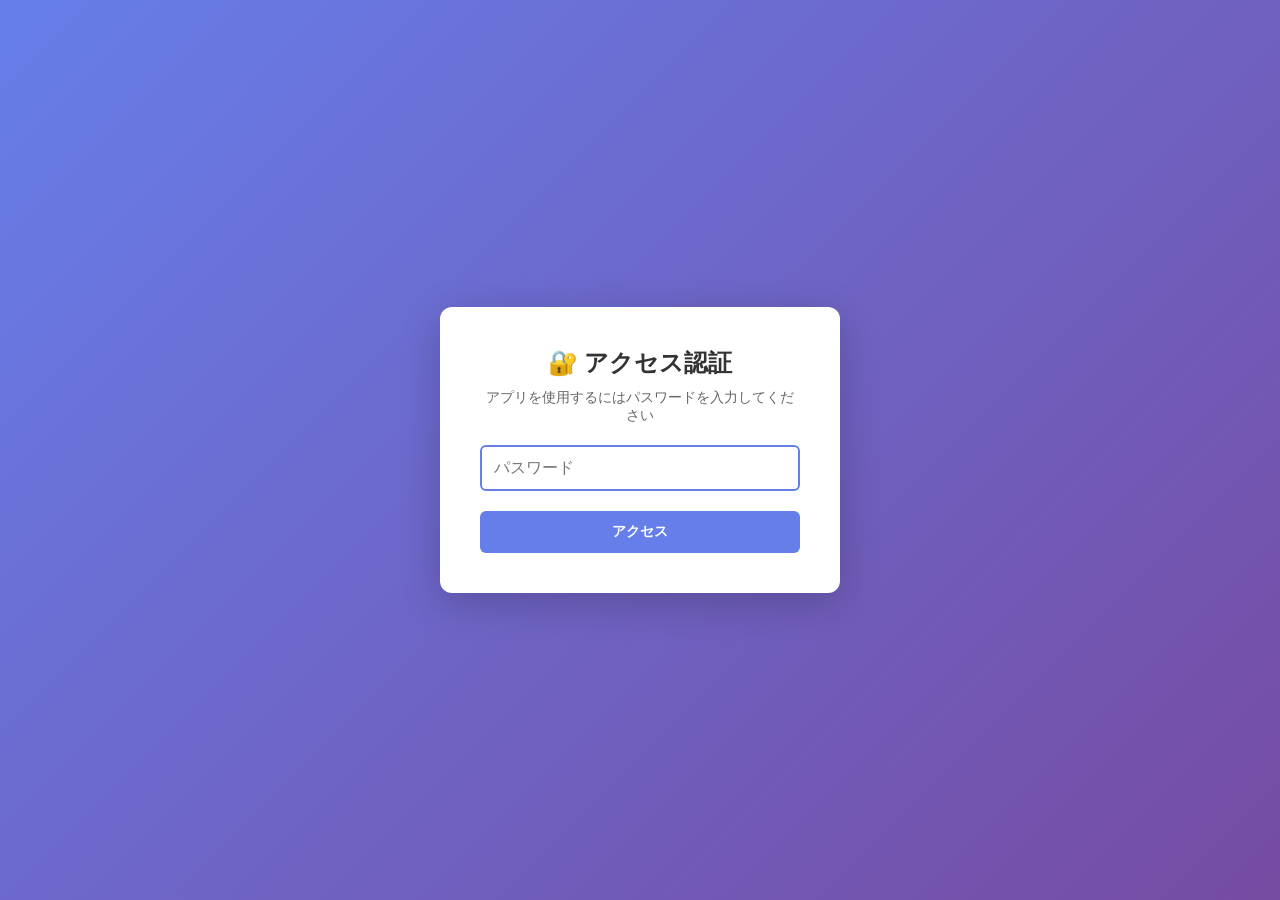
==== index.html @ a48a6582 "Add kanji search files" ====
<!DOCTYPE html>
<html lang="ja">
<head>
    <meta charset="UTF-8">
    <meta name="viewport" content="width=device-width, initial-scale=1.0, viewport-fit=cover">
    <title>漢字検索</title>
    <style>
        * {
            margin: 0;
            padding: 0;
            box-sizing: border-box;
            -webkit-tap-highlight-color: transparent;
        }
        
        html, body {
            width: 100%;
            height: 100%;
        }
        
        body {
            font-family: -apple-system, BlinkMacSystemFont, 'Segoe UI', 'Hiragino Sans', sans-serif;
            background: linear-gradient(135deg, #667eea 0%, #764ba2 100%);
            min-height: 100vh;
            padding: env(safe-area-inset-bottom) 0 0 0;
            display: flex;
            flex-direction: column;
        }
        
        .container {
            display: flex;
            flex-direction: column;
            height: 100vh;
            max-width: 100%;
        }
        
        /* パスワード画面 */
        .password-screen {
            display: flex;
            justify-content: center;
            align-items: center;
            min-height: 100vh;
            background: linear-gradient(135deg, #667eea 0%, #764ba2 100%);
        }
        
        .password-screen.hidden {
            display: none;
        }
        
        .password-box {
            background: white;
            padding: 40px;
            border-radius: 12px;
            box-shadow: 0 10px 40px rgba(0, 0, 0, 0.2);
            width: 90%;
            max-width: 400px;
            text-align: center;
        }
        
        .password-box h1 {
            font-size: 24px;
            color: #333;
            margin-bottom: 10px;
        }
        
        .password-box p {
            color: #666;
            font-size: 14px;
            margin-bottom: 20px;
        }
        
        .password-input-group {
            margin-bottom: 20px;
        }
        
        .password-input-group input {
            width: 100%;
            padding: 12px;
            border: 2px solid #ddd;
            border-radius: 6px;
            font-size: 16px;
        }
        
        .password-input-group input:focus {
            outline: none;
            border-color: #667eea;
        }
        
        .password-button {
            width: 100%;
            padding: 12px;
            background: #667eea;
            color: white;
            border: none;
            border-radius: 6px;
            font-size: 14px;
            font-weight: 600;
            cursor: pointer;
        }
        
        .password-button:active {
            background: #5568d3;
        }
        
        .password-error {
            color: #e74c3c;
            font-size: 12px;
            margin-top: 10px;
            display: none;
        }
        
        .password-error.show {
            display: block;
        }
        
        /* メイン画面 */
        .main-screen {
            display: flex;
            flex-direction: column;
            height: 100vh;
        }
        
        .main-screen.hidden {
            display: none;
        }
        
        .header {
            background: linear-gradient(135deg, #667eea 0%, #764ba2 100%);
            color: white;
            padding: 20px;
            padding-top: max(20px, env(safe-area-inset-top));
            text-align: center;
            flex-shrink: 0;
        }
        
        .header h1 {
            font-size: 22px;
            margin-bottom: 5px;
            font-weight: 600;
        }
        
        .header p {
            opacity: 0.9;
            font-size: 12px;
        }
        
        .content {
            flex: 1;
            display: flex;
            flex-direction: column;
            overflow: hidden;
            background: white;
        }
        
        .file-section {
            padding: 15px;
            background: #f5f5f5;
            border-bottom: 1px solid #ddd;
            flex-shrink: 0;
        }
        
        .file-input-wrapper {
            position: relative;
            margin-bottom: 10px;
        }
        
        .file-input-label {
            display: block;
            padding: 12px 15px;
            background: white;
            border: 2px dashed #ddd;
            border-radius: 6px;
            text-align: center;
            font-size: 13px;
            font-weight: 600;
            color: #555;
            cursor: pointer;
        }
        
        .file-input-label:active {
            background: #f9f9f9;
        }
        
        input[type="file"] {
            display: none;
        }
        
        .file-status {
            font-size: 12px;
            color: #666;
            margin-top: 8px;
        }
        
        .file-status.success {
            color: #27ae60;
            font-weight: 600;
        }
        
        .file-list {
            margin-top: 10px;
            font-size: 12px;
            max-height: 80px;
            overflow-y: auto;
        }
        
        .file-item {
            background: white;
            padding: 8px 10px;
            margin-bottom: 4px;
            border-radius: 4px;
            display: flex;
            justify-content: space-between;
            align-items: center;
        }
        
        .file-item-count {
            background: #667eea;
            color: white;
            padding: 2px 6px;
            border-radius: 10px;
            font-size: 10px;
            font-weight: 600;
            margin-right: 6px;
        }
        
        .file-item-remove {
            background: #e74c3c;
            color: white;
            border: none;
            padding: 3px 6px;
            border-radius: 4px;
            font-size: 10px;
            cursor: pointer;
        }
        
        .button-row {
            display: flex;
            gap: 8px;
            margin-top: 10px;
        }
        
        .btn-add-csv {
            flex: 1;
            padding: 10px;
            background: #667eea;
            color: white;
            border: none;
            border-radius: 6px;
            font-size: 12px;
            font-weight: 600;
            cursor: pointer;
        }
        
        .btn-clear {
            flex: 1;
            padding: 10px;
            background: #95a5a6;
            color: white;
            border: none;
            border-radius: 6px;
            font-size: 12px;
            font-weight: 600;
            cursor: pointer;
        }
        
        .search-section {
            padding: 15px;
            background: white;
            flex-shrink: 0;
            border-bottom: 1px solid #eee;
        }
        
        .search-section label {
            display: block;
            margin-bottom: 6px;
            color: #555;
            font-weight: 600;
            font-size: 13px;
        }
        
        input[type="text"] {
            width: 100%;
            padding: 12px;
            border: 2px solid #ddd;
            border-radius: 6px;
            font-size: 16px;
            font-family: inherit;
            -webkit-appearance: none;
        }
        
        input[type="text"]:focus {
            outline: none;
            border-color: #667eea;
        }
        
        input[type="text"]:disabled {
            background: #f5f5f5;
            color: #999;
        }
        
        .results-section {
            flex: 1;
            overflow-y: auto;
            padding: 15px;
            -webkit-overflow-scrolling: touch;
        }
        
        .result-item {
            background: #f9f9f9;
            padding: 16px;
            margin-bottom: 12px;
            border-radius: 8px;
            border: 2px solid #667eea;
        }
        
        .result-number {
            font-size: 28px;
            font-weight: bold;
            color: #667eea;
            margin-bottom: 10px;
            text-align: center;
        }
        
        .result-info {
            text-align: center;
        }
        
        .result-kanji {
            font-size: 20px;
            font-weight: bold;
            color: #333;
            margin-bottom: 4px;
        }
        
        .result-source {
            font-size: 11px;
            color: #999;
            margin-top: 8px;
        }
        
        .no-results {
            color: #999;
            text-align: center;
            padding: 40px 20px;
            font-size: 14px;
        }
        
        .empty-state {
            color: #999;
            text-align: center;
            padding: 60px 20px;
            font-size: 14px;
        }
        
        .stats {
            font-size: 12px;
            color: #999;
            text-align: center;
            padding: 10px;
            border-top: 1px solid #eee;
            flex-shrink: 0;
        }
    </style>
</head>
<body>
    <!-- パスワード画面 -->
    <div class="password-screen" id="passwordScreen">
        <div class="password-box">
            <h1>🔐 アクセス認証</h1>
            <p>アプリを使用するにはパスワードを入力してください</p>
            <div class="password-input-group">
                <input type="password" id="passwordInput" placeholder="パスワード" autofocus>
            </div>
            <button class="password-button" onclick="checkPassword()">アクセス</button>
            <div class="password-error" id="passwordError">✗ パスワードが異なります</div>
        </div>
    </div>
    
    <!-- メイン画面 -->
    <div class="main-screen hidden" id="mainScreen">
        <div class="container">
            <div class="header">
                <h1>🔍 漢字検索</h1>
                <p>漢字または読み仮名で番号を検索</p>
            </div>
            
            <div class="content">
                <div class="file-section">
                    <div class="file-input-wrapper">
                        <label class="file-input-label" for="csvFile">
                            📁 CSVファイルを選択
                        </label>
                        <input type="file" id="csvFile" accept=".csv" onchange="handleFileUpload(event)">
                    </div>
                    <div class="file-status" id="fileStatus"></div>
                    
                    <div class="file-list" id="fileList"></div>
                    
                    <div class="button-row">
                        <button class="btn-add-csv" onclick="document.getElementById('csvFile').click()">+ 追加</button>
                        <button class="btn-clear" onclick="clearAllFiles()">全削除</button>
                    </div>
                </div>
                
                <div class="search-section">
                    <label for="searchInput">検索</label>
                    <input 
                        type="text" 
                        id="searchInput" 
                        placeholder="漢字または読み仮名"
                        oninput="performSearch()"
                        disabled
                    >
                </div>
                
                <div class="results-section" id="resultsSection">
                    <div class="empty-state">ファイルを選択してください</div>
                </div>
                
                <div class="stats" id="stats"></div>
            </div>
        </div>
    </div>
    
    <script>
        // パスワード設定（ここで変更可能）
        const CORRECT_PASSWORD = "kanji2024";
        
        function checkPassword() {
            const input = document.getElementById('passwordInput').value;
            const errorMsg = document.getElementById('passwordError');
            
            if (input === CORRECT_PASSWORD) {
                // パスワード正誤
                document.getElementById('passwordScreen').classList.add('hidden');
                document.getElementById('mainScreen').classList.remove('hidden');
                errorMsg.classList.remove('show');
            } else {
                // パスワード誤
                errorMsg.classList.add('show');
                document.getElementById('passwordInput').value = '';
                document.getElementById('passwordInput').focus();
            }
        }
        
        // Enterキーでログイン
        document.addEventListener('DOMContentLoaded', function() {
            document.getElementById('passwordInput').addEventListener('keypress', function(e) {
                if (e.key === 'Enter') {
                    checkPassword();
                }
            });
        });
        
        // 以降のコードは既存の検索機能
        let allData = [];
        let fileMetadata = [];
        
        function handleFileUpload(event) {
            const file = event.target.files[0];
            if (!file) return;
            
            const reader = new FileReader();
            reader.onload = function(e) {
                try {
                    const csv = e.target.result;
                    const count = parseCSV(csv, file.name);
                    
                    if (count > 0) {
                        updateUI();
                        document.getElementById('csvFile').value = '';
                    }
                } catch (error) {
                    console.error(error);
                    alert(`ファイルの読み込みに失敗しました: ${file.name}`);
                }
            };
            reader.readAsText(file);
        }
        
        function parseCSV(csv, fileName) {
            const lines = csv.trim().split('\n');
            let itemCount = 0;
            
            lines.forEach((line, index) => {
                if (index === 0) return;
                
                const parts = line.split(',');
                
                if (parts.length === 2) {
                    const kanji = parts[0].trim();
                    const number = parts[1].trim();
                    
                    if (kanji && number) {
                        allData.push({
                            kanji: kanji,
                            yomi: '',
                            number: number,
                            source: fileName
                        });
                        itemCount++;
                    }
                } else if (parts.length >= 3) {
                    const kanji = parts[0].trim();
                    const yomi = parts[1].trim();
                    const number = parts[2].trim();
                    
                    if (kanji && number) {
                        allData.push({
                            kanji: kanji,
                            yomi: yomi,
                            number: number,
                            source: fileName
                        });
                        itemCount++;
                    }
                }
            });
            
            if (itemCount > 0) {
                fileMetadata.push({
                    name: fileName,
                    count: itemCount
                });
            }
            
            return itemCount;
        }
        
        function updateUI() {
            const fileStatus = document.getElementById('fileStatus');
            const fileList = document.getElementById('fileList');
            
            if (allData.length === 0) {
                fileStatus.textContent = '✗ データが見つかりません';
                return;
            }
            
            fileStatus.innerHTML = `✓ ${allData.length}件のデータを読み込みました`;
            fileStatus.classList.add('success');
            
            fileList.innerHTML = fileMetadata.map((file, index) => `
                <div class="file-item">
                    <div>${file.name}</div>
                    <div class="file-item-count">${file.count}</div>
                    <button class="file-item-remove" onclick="removeFile(${index})">削除</button>
                </div>
            `).join('');
            
            document.getElementById('searchInput').disabled = false;
            document.getElementById('searchInput').focus();
            updateStats();
        }
        
        function removeFile(index) {
            const fileName = fileMetadata[index].name;
            allData = allData.filter(item => item.source !== fileName);
            fileMetadata.splice(index, 1);
            updateUI();
        }
        
        function clearAllFiles() {
            if (confirm('すべてのファイルを削除しますか？')) {
                allData = [];
                fileMetadata = [];
                document.getElementById('fileStatus').innerHTML = '';
                document.getElementById('fileStatus').classList.remove('success');
                document.getElementById('fileList').innerHTML = '';
                document.getElementById('searchInput').disabled = true;
                document.getElementById('searchInput').value = '';
                document.getElementById('resultsSection').innerHTML = '<div class="empty-state">ファイルを選択してください</div>';
                document.getElementById('stats').innerHTML = '';
            }
        }
        
        function performSearch() {
            const query = document.getElementById('searchInput').value.trim();
            const resultsSection = document.getElementById('resultsSection');
            
            if (!query) {
                resultsSection.innerHTML = '<div class="empty-state">検索キーワードを入力してください</div>';
                return;
            }
            
            const results = allData.filter(item => 
                item.kanji.includes(query) || item.yomi.includes(query)
            );
            
            if (results.length === 0) {
                resultsSection.innerHTML = '<div class="no-results">見つかりませんでした</div>';
                return;
            }
            
            resultsSection.innerHTML = results
                .slice(0, 20)
                .map(item => `
                    <div class="result-item">
                        <div class="result-number">${item.number}</div>
                        <div class="result-info">
                            <div class="result-kanji">${item.kanji}</div>
                            <div class="result-source">${item.source}</div>
                        </div>
                    </div>
                `).join('');
        }
        
        function updateStats() {
            const stats = document.getElementById('stats');
            if (allData.length > 0) {
                stats.innerHTML = `${allData.length}件`;
            }
        }
    </script>
</body>
</html>
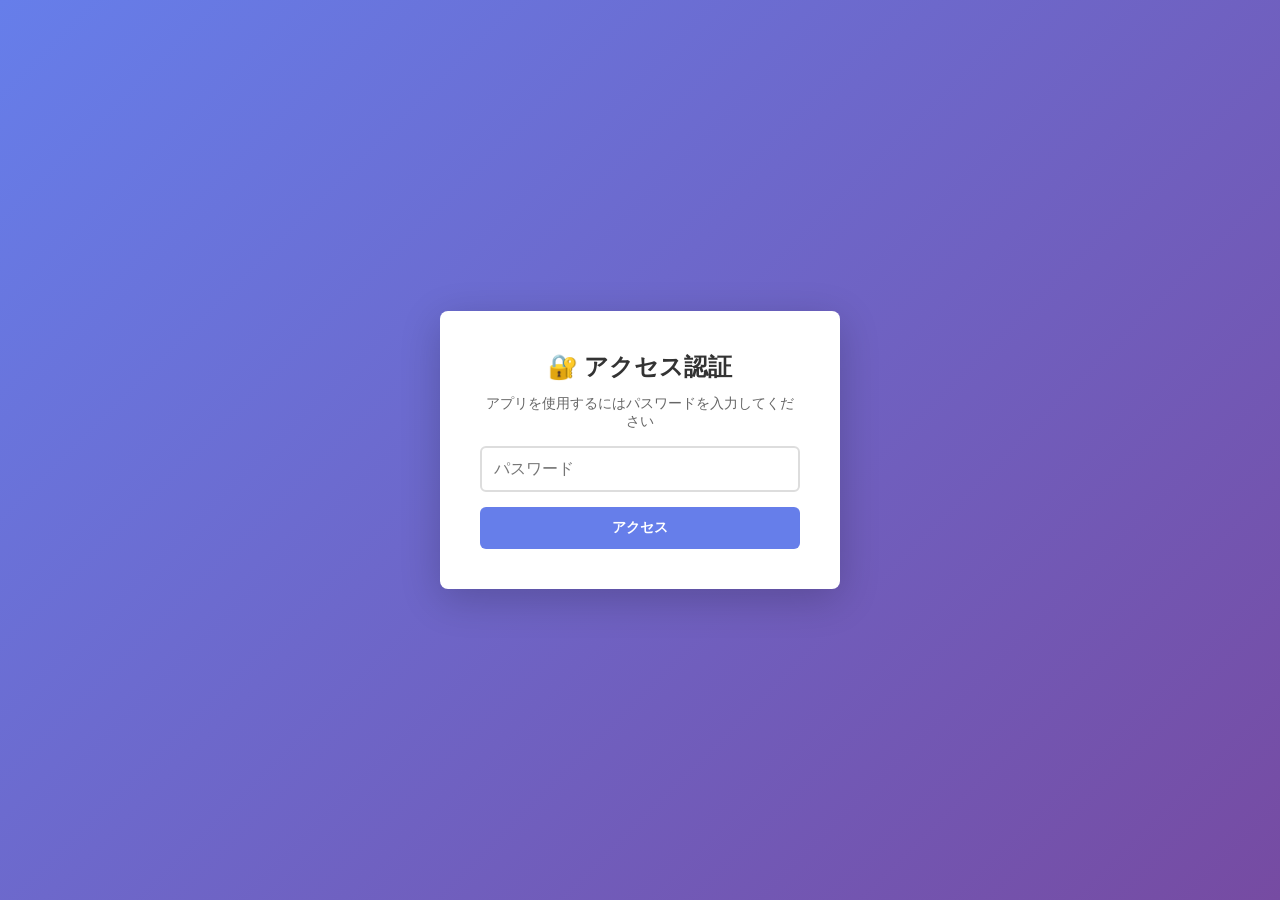
==== commit 70c04292: "Initial commit: GitHub Actions で環境変数管理 - パスワードハッシュを GitHub Secrets で管理 - ビルド時に環境変数から HTML に埋め込み - 過去" ====
--- a/index.html
+++ b/index.html
@@ -4,611 +4,89 @@
     <meta charset="UTF-8">
     <meta name="viewport" content="width=device-width, initial-scale=1.0, viewport-fit=cover">
     <title>漢字検索</title>
-    <style>
-        * {
-            margin: 0;
-            padding: 0;
-            box-sizing: border-box;
-            -webkit-tap-highlight-color: transparent;
-        }
-        
-        html, body {
-            width: 100%;
-            height: 100%;
-        }
-        
-        body {
-            font-family: -apple-system, BlinkMacSystemFont, 'Segoe UI', 'Hiragino Sans', sans-serif;
-            background: linear-gradient(135deg, #667eea 0%, #764ba2 100%);
-            min-height: 100vh;
-            padding: env(safe-area-inset-bottom) 0 0 0;
-            display: flex;
-            flex-direction: column;
-        }
-        
-        .container {
-            display: flex;
-            flex-direction: column;
-            height: 100vh;
-            max-width: 100%;
-        }
-        
-        /* パスワード画面 */
-        .password-screen {
-            display: flex;
-            justify-content: center;
-            align-items: center;
-            min-height: 100vh;
-            background: linear-gradient(135deg, #667eea 0%, #764ba2 100%);
-        }
-        
-        .password-screen.hidden {
-            display: none;
-        }
-        
-        .password-box {
-            background: white;
-            padding: 40px;
-            border-radius: 12px;
-            box-shadow: 0 10px 40px rgba(0, 0, 0, 0.2);
-            width: 90%;
-            max-width: 400px;
-            text-align: center;
-        }
-        
-        .password-box h1 {
-            font-size: 24px;
-            color: #333;
-            margin-bottom: 10px;
-        }
-        
-        .password-box p {
-            color: #666;
-            font-size: 14px;
-            margin-bottom: 20px;
-        }
-        
-        .password-input-group {
-            margin-bottom: 20px;
-        }
-        
-        .password-input-group input {
-            width: 100%;
-            padding: 12px;
-            border: 2px solid #ddd;
-            border-radius: 6px;
-            font-size: 16px;
-        }
-        
-        .password-input-group input:focus {
-            outline: none;
-            border-color: #667eea;
-        }
-        
-        .password-button {
-            width: 100%;
-            padding: 12px;
-            background: #667eea;
-            color: white;
-            border: none;
-            border-radius: 6px;
-            font-size: 14px;
-            font-weight: 600;
-            cursor: pointer;
-        }
-        
-        .password-button:active {
-            background: #5568d3;
-        }
-        
-        .password-error {
-            color: #e74c3c;
-            font-size: 12px;
-            margin-top: 10px;
-            display: none;
-        }
-        
-        .password-error.show {
-            display: block;
-        }
-        
-        /* メイン画面 */
-        .main-screen {
-            display: flex;
-            flex-direction: column;
-            height: 100vh;
-        }
-        
-        .main-screen.hidden {
-            display: none;
-        }
-        
-        .header {
-            background: linear-gradient(135deg, #667eea 0%, #764ba2 100%);
-            color: white;
-            padding: 20px;
-            padding-top: max(20px, env(safe-area-inset-top));
-            text-align: center;
-            flex-shrink: 0;
-        }
-        
-        .header h1 {
-            font-size: 22px;
-            margin-bottom: 5px;
-            font-weight: 600;
-        }
-        
-        .header p {
-            opacity: 0.9;
-            font-size: 12px;
-        }
-        
-        .content {
-            flex: 1;
-            display: flex;
-            flex-direction: column;
-            overflow: hidden;
-            background: white;
-        }
-        
-        .file-section {
-            padding: 15px;
-            background: #f5f5f5;
-            border-bottom: 1px solid #ddd;
-            flex-shrink: 0;
-        }
-        
-        .file-input-wrapper {
-            position: relative;
-            margin-bottom: 10px;
-        }
-        
-        .file-input-label {
-            display: block;
-            padding: 12px 15px;
-            background: white;
-            border: 2px dashed #ddd;
-            border-radius: 6px;
-            text-align: center;
-            font-size: 13px;
-            font-weight: 600;
-            color: #555;
-            cursor: pointer;
-        }
-        
-        .file-input-label:active {
-            background: #f9f9f9;
-        }
-        
-        input[type="file"] {
-            display: none;
-        }
-        
-        .file-status {
-            font-size: 12px;
-            color: #666;
-            margin-top: 8px;
-        }
-        
-        .file-status.success {
-            color: #27ae60;
-            font-weight: 600;
-        }
-        
-        .file-list {
-            margin-top: 10px;
-            font-size: 12px;
-            max-height: 80px;
-            overflow-y: auto;
-        }
-        
-        .file-item {
-            background: white;
-            padding: 8px 10px;
-            margin-bottom: 4px;
-            border-radius: 4px;
-            display: flex;
-            justify-content: space-between;
-            align-items: center;
-        }
-        
-        .file-item-count {
-            background: #667eea;
-            color: white;
-            padding: 2px 6px;
-            border-radius: 10px;
-            font-size: 10px;
-            font-weight: 600;
-            margin-right: 6px;
-        }
-        
-        .file-item-remove {
-            background: #e74c3c;
-            color: white;
-            border: none;
-            padding: 3px 6px;
-            border-radius: 4px;
-            font-size: 10px;
-            cursor: pointer;
-        }
-        
-        .button-row {
-            display: flex;
-            gap: 8px;
-            margin-top: 10px;
-        }
-        
-        .btn-add-csv {
-            flex: 1;
-            padding: 10px;
-            background: #667eea;
-            color: white;
-            border: none;
-            border-radius: 6px;
-            font-size: 12px;
-            font-weight: 600;
-            cursor: pointer;
-        }
-        
-        .btn-clear {
-            flex: 1;
-            padding: 10px;
-            background: #95a5a6;
-            color: white;
-            border: none;
-            border-radius: 6px;
-            font-size: 12px;
-            font-weight: 600;
-            cursor: pointer;
-        }
-        
-        .search-section {
-            padding: 15px;
-            background: white;
-            flex-shrink: 0;
-            border-bottom: 1px solid #eee;
-        }
-        
-        .search-section label {
-            display: block;
-            margin-bottom: 6px;
-            color: #555;
-            font-weight: 600;
-            font-size: 13px;
-        }
-        
-        input[type="text"] {
-            width: 100%;
-            padding: 12px;
-            border: 2px solid #ddd;
-            border-radius: 6px;
-            font-size: 16px;
-            font-family: inherit;
-            -webkit-appearance: none;
-        }
-        
-        input[type="text"]:focus {
-            outline: none;
-            border-color: #667eea;
-        }
-        
-        input[type="text"]:disabled {
-            background: #f5f5f5;
-            color: #999;
-        }
-        
-        .results-section {
-            flex: 1;
-            overflow-y: auto;
-            padding: 15px;
-            -webkit-overflow-scrolling: touch;
-        }
-        
-        .result-item {
-            background: #f9f9f9;
-            padding: 16px;
-            margin-bottom: 12px;
-            border-radius: 8px;
-            border: 2px solid #667eea;
-        }
-        
-        .result-number {
-            font-size: 28px;
-            font-weight: bold;
-            color: #667eea;
-            margin-bottom: 10px;
-            text-align: center;
-        }
-        
-        .result-info {
-            text-align: center;
-        }
-        
-        .result-kanji {
-            font-size: 20px;
-            font-weight: bold;
-            color: #333;
-            margin-bottom: 4px;
-        }
-        
-        .result-source {
-            font-size: 11px;
-            color: #999;
-            margin-top: 8px;
-        }
-        
-        .no-results {
-            color: #999;
-            text-align: center;
-            padding: 40px 20px;
-            font-size: 14px;
-        }
-        
-        .empty-state {
-            color: #999;
-            text-align: center;
-            padding: 60px 20px;
-            font-size: 14px;
-        }
-        
-        .stats {
-            font-size: 12px;
-            color: #999;
-            text-align: center;
-            padding: 10px;
-            border-top: 1px solid #eee;
-            flex-shrink: 0;
-        }
-    </style>
+    <link rel="stylesheet" href="styles.css">
 </head>
 <body>
-    <!-- パスワード画面 -->
-    <div class="password-screen" id="passwordScreen">
+    <!-- パスワード認証画面 (デフォルトで非表示) -->
+    <div class="password-screen hidden" id="passwordScreen">
         <div class="password-box">
             <h1>🔐 アクセス認証</h1>
             <p>アプリを使用するにはパスワードを入力してください</p>
             <div class="password-input-group">
                 <input type="password" id="passwordInput" placeholder="パスワード" autofocus>
             </div>
-            <button class="password-button" onclick="checkPassword()">アクセス</button>
-            <div class="password-error" id="passwordError">✗ パスワードが異なります</div>
+            <button class="password-button" onclick="authManager.checkPassword()">アクセス</button>
+            <div class="password-error" id="passwordError"></div>
         </div>
     </div>
-    
-    <!-- メイン画面 -->
-    <div class="main-screen hidden" id="mainScreen">
+
+    <!-- メイン画面 (デフォルトで表示) -->
+    <div class="main-screen" id="mainScreen">
         <div class="container">
+            <!-- ヘッダー -->
             <div class="header">
                 <h1>🔍 漢字検索</h1>
                 <p>漢字または読み仮名で番号を検索</p>
+                <div class="header-buttons">
+                    <a href="data_input_tool.html" class="header-btn">📝 データ編集</a>
+                    <button class="header-btn" onclick="authManager.logout()" style="background: rgba(255, 255, 255, 0.2); cursor: pointer;">🚪 ログアウト</button>
+                </div>
             </div>
-            
+
+            <!-- コンテンツエリア -->
             <div class="content">
+                <!-- ファイルセクション -->
                 <div class="file-section">
                     <div class="file-input-wrapper">
                         <label class="file-input-label" for="csvFile">
                             📁 CSVファイルを選択
                         </label>
-                        <input type="file" id="csvFile" accept=".csv" onchange="handleFileUpload(event)">
+                        <input type="file" id="csvFile" accept=".csv">
                     </div>
                     <div class="file-status" id="fileStatus"></div>
-                    
                     <div class="file-list" id="fileList"></div>
-                    
                     <div class="button-row">
-                        <button class="btn-add-csv" onclick="document.getElementById('csvFile').click()">+ 追加</button>
-                        <button class="btn-clear" onclick="clearAllFiles()">全削除</button>
+                        <button class="btn-primary" onclick="document.getElementById('csvFile').click()">+ 追加</button>
+                        <button class="btn-secondary" onclick="app.clearAllFiles()">全削除</button>
                     </div>
                 </div>
-                
+
+                <!-- 検索セクション -->
                 <div class="search-section">
                     <label for="searchInput">検索</label>
-                    <input 
-                        type="text" 
-                        id="searchInput" 
-                        placeholder="漢字または読み仮名"
-                        oninput="performSearch()"
-                        disabled
-                    >
+                    <div class="search-input-wrapper">
+                        <input
+                            type="text"
+                            id="searchInput"
+                            placeholder="漢字または読み仮名"
+                            disabled
+                        >
+                        <button class="search-clear-btn" onclick="app.clearSearch()">✕</button>
+                    </div>
                 </div>
-                
-                <div class="results-section" id="resultsSection">
+
+                <!-- 検索結果セクション -->
+                <div class="results-section" id="resultsSection" tabindex="-1">
                     <div class="empty-state">ファイルを選択してください</div>
                 </div>
-                
+
+                <!-- 統計情報 -->
                 <div class="stats" id="stats"></div>
             </div>
         </div>
     </div>
-    
+
+    <!-- 認証スクリプト -->
+    <script src="auth.js"></script>
+    <!-- メインアプリケーション -->
+    <script src="app.js"></script>
+    <!-- 認証マネージャー初期化 -->
     <script>
-        // パスワード設定（ここで変更可能）
-        const CORRECT_PASSWORD = "kanji2024";
-        
-        function checkPassword() {
-            const input = document.getElementById('passwordInput').value;
-            const errorMsg = document.getElementById('passwordError');
-            
-            if (input === CORRECT_PASSWORD) {
-                // パスワード正誤
-                document.getElementById('passwordScreen').classList.add('hidden');
-                document.getElementById('mainScreen').classList.remove('hidden');
-                errorMsg.classList.remove('show');
-            } else {
-                // パスワード誤
-                errorMsg.classList.add('show');
-                document.getElementById('passwordInput').value = '';
-                document.getElementById('passwordInput').focus();
-            }
-        }
-        
-        // Enterキーでログイン
-        document.addEventListener('DOMContentLoaded', function() {
-            document.getElementById('passwordInput').addEventListener('keypress', function(e) {
-                if (e.key === 'Enter') {
-                    checkPassword();
-                }
-            });
-        });
-        
-        // 以降のコードは既存の検索機能
-        let allData = [];
-        let fileMetadata = [];
-        
-        function handleFileUpload(event) {
-            const file = event.target.files[0];
-            if (!file) return;
-            
-            const reader = new FileReader();
-            reader.onload = function(e) {
-                try {
-                    const csv = e.target.result;
-                    const count = parseCSV(csv, file.name);
-                    
-                    if (count > 0) {
-                        updateUI();
-                        document.getElementById('csvFile').value = '';
-                    }
-                } catch (error) {
-                    console.error(error);
-                    alert(`ファイルの読み込みに失敗しました: ${file.name}`);
-                }
-            };
-            reader.readAsText(file);
-        }
-        
-        function parseCSV(csv, fileName) {
-            const lines = csv.trim().split('\n');
-            let itemCount = 0;
-            
-            lines.forEach((line, index) => {
-                if (index === 0) return;
-                
-                const parts = line.split(',');
-                
-                if (parts.length === 2) {
-                    const kanji = parts[0].trim();
-                    const number = parts[1].trim();
-                    
-                    if (kanji && number) {
-                        allData.push({
-                            kanji: kanji,
-                            yomi: '',
-                            number: number,
-                            source: fileName
-                        });
-                        itemCount++;
-                    }
-                } else if (parts.length >= 3) {
-                    const kanji = parts[0].trim();
-                    const yomi = parts[1].trim();
-                    const number = parts[2].trim();
-                    
-                    if (kanji && number) {
-                        allData.push({
-                            kanji: kanji,
-                            yomi: yomi,
-                            number: number,
-                            source: fileName
-                        });
-                        itemCount++;
-                    }
-                }
-            });
-            
-            if (itemCount > 0) {
-                fileMetadata.push({
-                    name: fileName,
-                    count: itemCount
-                });
-            }
-            
-            return itemCount;
-        }
-        
-        function updateUI() {
-            const fileStatus = document.getElementById('fileStatus');
-            const fileList = document.getElementById('fileList');
-            
-            if (allData.length === 0) {
-                fileStatus.textContent = '✗ データが見つかりません';
-                return;
-            }
-            
-            fileStatus.innerHTML = `✓ ${allData.length}件のデータを読み込みました`;
-            fileStatus.classList.add('success');
-            
-            fileList.innerHTML = fileMetadata.map((file, index) => `
-                <div class="file-item">
-                    <div>${file.name}</div>
-                    <div class="file-item-count">${file.count}</div>
-                    <button class="file-item-remove" onclick="removeFile(${index})">削除</button>
-                </div>
-            `).join('');
-            
-            document.getElementById('searchInput').disabled = false;
-            document.getElementById('searchInput').focus();
-            updateStats();
-        }
-        
-        function removeFile(index) {
-            const fileName = fileMetadata[index].name;
-            allData = allData.filter(item => item.source !== fileName);
-            fileMetadata.splice(index, 1);
-            updateUI();
-        }
-        
-        function clearAllFiles() {
-            if (confirm('すべてのファイルを削除しますか？')) {
-                allData = [];
-                fileMetadata = [];
-                document.getElementById('fileStatus').innerHTML = '';
-                document.getElementById('fileStatus').classList.remove('success');
-                document.getElementById('fileList').innerHTML = '';
-                document.getElementById('searchInput').disabled = true;
-                document.getElementById('searchInput').value = '';
-                document.getElementById('resultsSection').innerHTML = '<div class="empty-state">ファイルを選択してください</div>';
-                document.getElementById('stats').innerHTML = '';
-            }
-        }
-        
-        function performSearch() {
-            const query = document.getElementById('searchInput').value.trim();
-            const resultsSection = document.getElementById('resultsSection');
-            
-            if (!query) {
-                resultsSection.innerHTML = '<div class="empty-state">検索キーワードを入力してください</div>';
-                return;
-            }
-            
-            const results = allData.filter(item => 
-                item.kanji.includes(query) || item.yomi.includes(query)
-            );
-            
-            if (results.length === 0) {
-                resultsSection.innerHTML = '<div class="no-results">見つかりませんでした</div>';
-                return;
-            }
-            
-            resultsSection.innerHTML = results
-                .slice(0, 20)
-                .map(item => `
-                    <div class="result-item">
-                        <div class="result-number">${item.number}</div>
-                        <div class="result-info">
-                            <div class="result-kanji">${item.kanji}</div>
-                            <div class="result-source">${item.source}</div>
-                        </div>
-                    </div>
-                `).join('');
-        }
-        
-        function updateStats() {
-            const stats = document.getElementById('stats');
-            if (allData.length > 0) {
-                stats.innerHTML = `${allData.length}件`;
-            }
-        }
+        // パスワードのハッシュ（ビルド時に環境変数から埋め込まれます）
+        const PASSWORD_HASH = "___PASSWORD_HASH_PLACEHOLDER___";
+
+        // 認証マネージャーを初期化
+        const authManager = new AuthManager(PASSWORD_HASH);
     </script>
 </body>
 </html>
--- a/styles.css
+++ b/styles.css
@@ -0,0 +1,758 @@
+/* ============================================
+   CSS カスタムプロパティ（デザイントークン）
+   ============================================ */
+:root {
+    /* Colors */
+    --color-primary: #667eea;
+    --color-primary-dark: #5568d3;
+    --color-secondary: #764ba2;
+    --color-success: #27ae60;
+    --color-danger: #e74c3c;
+    --color-warning: #f39c12;
+    --color-text-primary: #333;
+    --color-text-secondary: #666;
+    --color-text-light: #999;
+    --color-bg-primary: #ffffff;
+    --color-bg-secondary: #f5f5f5;
+    --color-border: #ddd;
+    --color-border-light: #eee;
+
+    /* Spacing */
+    --spacing-xs: 4px;
+    --spacing-sm: 8px;
+    --spacing-md: 12px;
+    --spacing-lg: 15px;
+    --spacing-xl: 20px;
+    --spacing-2xl: 40px;
+
+    /* Border Radius */
+    --radius-sm: 4px;
+    --radius-md: 6px;
+    --radius-lg: 8px;
+    --radius-full: 10px;
+
+    /* Typography */
+    --font-family: -apple-system, BlinkMacSystemFont, 'Segoe UI', 'Hiragino Sans', sans-serif;
+    --font-size-xs: 10px;
+    --font-size-sm: 11px;
+    --font-size-base: 12px;
+    --font-size-md: 13px;
+    --font-size-lg: 14px;
+    --font-size-xl: 16px;
+    --font-size-2xl: 20px;
+    --font-size-3xl: 22px;
+    --font-size-4xl: 24px;
+    --font-size-5xl: 28px;
+
+    --font-weight-normal: 400;
+    --font-weight-semibold: 600;
+    --font-weight-bold: 700;
+
+    /* Shadows */
+    --shadow-sm: 0 2px 4px rgba(0, 0, 0, 0.1);
+    --shadow-md: 0 4px 6px rgba(0, 0, 0, 0.1);
+    --shadow-lg: 0 10px 40px rgba(0, 0, 0, 0.2);
+
+    /* Gradients */
+    --gradient-primary: linear-gradient(135deg, #667eea 0%, #764ba2 100%);
+}
+
+/* ============================================
+   リセット & グローバルスタイル
+   ============================================ */
+* {
+    margin: 0;
+    padding: 0;
+    box-sizing: border-box;
+    -webkit-tap-highlight-color: transparent;
+}
+
+html, body {
+    width: 100%;
+    height: 100%;
+}
+
+body {
+    font-family: var(--font-family);
+    background: var(--gradient-primary);
+    min-height: 100vh;
+    padding: env(safe-area-inset-bottom) 0 0 0;
+    display: flex;
+    flex-direction: column;
+    color: var(--color-text-primary);
+}
+
+/* ============================================
+   コンテナレイアウト
+   ============================================ */
+.container {
+    display: flex;
+    flex-direction: column;
+    height: 100vh;
+    max-width: 100%;
+}
+
+/* ============================================
+   パスワード画面
+   ============================================ */
+.password-screen {
+    display: flex;
+    justify-content: center;
+    align-items: center;
+    min-height: 100vh;
+    background: var(--gradient-primary);
+}
+
+.password-screen.hidden {
+    display: none;
+}
+
+.password-box {
+    background: var(--color-bg-primary);
+    padding: var(--spacing-2xl);
+    border-radius: var(--radius-lg);
+    box-shadow: var(--shadow-lg);
+    width: 90%;
+    max-width: 400px;
+    text-align: center;
+}
+
+.password-box h1 {
+    font-size: var(--font-size-4xl);
+    color: var(--color-text-primary);
+    margin-bottom: var(--spacing-md);
+    font-weight: var(--font-weight-semibold);
+}
+
+.password-box p {
+    color: var(--color-text-secondary);
+    font-size: var(--font-size-lg);
+    margin-bottom: var(--spacing-lg);
+}
+
+.password-input-group {
+    margin-bottom: var(--spacing-lg);
+}
+
+.password-input-group input {
+    width: 100%;
+    padding: var(--spacing-md);
+    border: 2px solid var(--color-border);
+    border-radius: var(--radius-md);
+    font-size: var(--font-size-xl);
+    font-family: inherit;
+    -webkit-appearance: none;
+    transition: border-color 0.3s ease;
+}
+
+.password-input-group input:focus {
+    outline: none;
+    border-color: var(--color-primary);
+}
+
+.password-button {
+    width: 100%;
+    padding: var(--spacing-md);
+    background: var(--color-primary);
+    color: var(--color-bg-primary);
+    border: none;
+    border-radius: var(--radius-md);
+    font-size: var(--font-size-lg);
+    font-weight: var(--font-weight-semibold);
+    cursor: pointer;
+    transition: background-color 0.3s ease;
+}
+
+.password-button:active {
+    background: var(--color-primary-dark);
+}
+
+.password-error {
+    color: var(--color-danger);
+    font-size: var(--font-size-sm);
+    margin-top: var(--spacing-md);
+    display: none;
+}
+
+.password-error.show {
+    display: block;
+}
+
+/* ============================================
+   メイン画面
+   ============================================ */
+.main-screen {
+    display: flex;
+    flex-direction: column;
+    height: 100vh;
+}
+
+.main-screen.hidden {
+    display: none;
+}
+
+/* ============================================
+   ヘッダー
+   ============================================ */
+.header {
+    background: var(--gradient-primary);
+    color: var(--color-bg-primary);
+    padding: var(--spacing-lg);
+    padding-top: max(var(--spacing-lg), env(safe-area-inset-top));
+    text-align: center;
+    flex-shrink: 0;
+}
+
+.header h1 {
+    font-size: var(--font-size-3xl);
+    margin-bottom: var(--spacing-xs);
+    font-weight: var(--font-weight-semibold);
+}
+
+.header p {
+    opacity: 0.9;
+    font-size: var(--font-size-sm);
+}
+
+.header-buttons {
+    margin-top: var(--spacing-md);
+    display: flex;
+    gap: var(--spacing-sm);
+    justify-content: center;
+}
+
+.header-btn {
+    background: rgba(255, 255, 255, 0.2);
+    color: var(--color-bg-primary);
+    border: 1px solid rgba(255, 255, 255, 0.4);
+    padding: var(--spacing-xs) var(--spacing-md);
+    border-radius: var(--radius-sm);
+    font-size: var(--font-size-xs);
+    font-weight: var(--font-weight-semibold);
+    cursor: pointer;
+    text-decoration: none;
+    display: inline-block;
+    transition: background-color 0.3s ease;
+}
+
+.header-btn:active {
+    background: rgba(255, 255, 255, 0.3);
+}
+
+/* ============================================
+   コンテンツエリア
+   ============================================ */
+.content {
+    flex: 1;
+    display: grid;
+    grid-template-columns: 1fr;
+    grid-template-rows: 1fr auto auto auto;
+    gap: var(--spacing-lg);
+    padding: var(--spacing-lg);
+    overflow: hidden;
+    background: var(--color-bg-primary);
+}
+
+/* モバイル（全幅）：結果を上部に表示 */
+.results-section {
+    grid-column: 1;
+    grid-row: 1;
+}
+
+.file-section {
+    grid-column: 1;
+    grid-row: 2;
+}
+
+.search-section {
+    grid-column: 1;
+    grid-row: 3;
+}
+
+.stats {
+    grid-column: 1;
+    grid-row: 4;
+}
+
+@media (min-width: 768px) {
+    .content {
+        grid-template-columns: 280px 1fr;
+        grid-template-rows: 1fr auto auto;
+        background: white;
+    }
+
+    .file-section {
+        grid-row: 1 / 4;
+        grid-column: 1;
+    }
+
+    .results-section {
+        grid-row: 1;
+        grid-column: 2;
+    }
+
+    .search-section {
+        grid-row: 2;
+        grid-column: 2;
+    }
+
+    .stats {
+        grid-row: 3;
+        grid-column: 2;
+    }
+}
+
+/* ============================================
+   ファイルセクション
+   ============================================ */
+.file-section {
+    padding: var(--spacing-lg);
+    background: var(--color-bg-secondary);
+    border-radius: var(--radius-lg);
+    flex-shrink: 0;
+}
+
+@media (min-width: 768px) {
+    .file-section {
+        height: fit-content;
+        max-height: 100%;
+        overflow-y: auto;
+    }
+}
+
+.file-input-wrapper {
+    position: relative;
+    margin-bottom: var(--spacing-md);
+}
+
+.file-input-label {
+    display: block;
+    padding: var(--spacing-md) var(--spacing-lg);
+    background: var(--color-bg-primary);
+    border: 2px dashed var(--color-border);
+    border-radius: var(--radius-md);
+    text-align: center;
+    font-size: var(--font-size-md);
+    font-weight: var(--font-weight-semibold);
+    color: var(--color-text-secondary);
+    cursor: pointer;
+    transition: all 0.3s ease;
+    user-select: none;
+}
+
+.file-input-label:active {
+    background: #f9f9f9;
+}
+
+.file-input-label:hover {
+    border-color: var(--color-primary);
+    background: #fafafa;
+}
+
+.file-input-label.drag-over {
+    background: #f0f8ff;
+    border-color: var(--color-primary);
+    border-style: solid;
+}
+
+input[type="file"] {
+    display: none;
+}
+
+.file-status {
+    font-size: var(--font-size-sm);
+    color: var(--color-text-secondary);
+    margin-top: var(--spacing-sm);
+}
+
+.file-status.success {
+    color: var(--color-success);
+    font-weight: var(--font-weight-semibold);
+}
+
+.file-list {
+    margin-top: var(--spacing-md);
+    font-size: var(--font-size-sm);
+    max-height: 80px;
+    overflow-y: auto;
+}
+
+.file-item {
+    background: var(--color-bg-primary);
+    padding: var(--spacing-sm) var(--spacing-md);
+    margin-bottom: var(--spacing-xs);
+    border-radius: var(--radius-sm);
+    display: flex;
+    justify-content: space-between;
+    align-items: center;
+    gap: var(--spacing-sm);
+}
+
+.file-item-name {
+    flex: 1;
+    white-space: nowrap;
+    overflow: hidden;
+    text-overflow: ellipsis;
+}
+
+.file-item-count {
+    background: var(--color-primary);
+    color: var(--color-bg-primary);
+    padding: var(--spacing-xs) var(--spacing-sm);
+    border-radius: var(--radius-full);
+    font-size: var(--font-size-xs);
+    font-weight: var(--font-weight-semibold);
+    white-space: nowrap;
+}
+
+.file-item-remove {
+    background: var(--color-danger);
+    color: var(--color-bg-primary);
+    border: none;
+    padding: var(--spacing-xs) var(--spacing-sm);
+    border-radius: var(--radius-sm);
+    font-size: var(--font-size-xs);
+    cursor: pointer;
+    transition: background-color 0.3s ease;
+}
+
+.file-item-remove:active {
+    opacity: 0.8;
+}
+
+.button-row {
+    display: flex;
+    gap: var(--spacing-sm);
+    margin-top: var(--spacing-md);
+}
+
+.btn-primary, .btn-secondary {
+    flex: 1;
+    padding: var(--spacing-md);
+    border: none;
+    border-radius: var(--radius-md);
+    font-size: var(--font-size-base);
+    font-weight: var(--font-weight-semibold);
+    cursor: pointer;
+    transition: background-color 0.3s ease;
+}
+
+.btn-primary {
+    background: var(--color-primary);
+    color: var(--color-bg-primary);
+}
+
+.btn-primary:active {
+    background: var(--color-primary-dark);
+}
+
+.btn-secondary {
+    background: #95a5a6;
+    color: var(--color-bg-primary);
+}
+
+.btn-secondary:active {
+    opacity: 0.8;
+}
+
+/* ============================================
+   検索セクション
+   ============================================ */
+
+.search-section label {
+    display: block;
+    margin-bottom: var(--spacing-sm);
+    color: var(--color-text-secondary);
+    font-weight: var(--font-weight-semibold);
+    font-size: var(--font-size-md);
+}
+
+.search-input-wrapper {
+    position: relative;
+}
+
+input[type="text"] {
+    width: 100%;
+    padding: var(--spacing-md);
+    border: 2px solid var(--color-border);
+    border-radius: var(--radius-md);
+    font-size: var(--font-size-xl);
+    font-family: inherit;
+    -webkit-appearance: none;
+    transition: border-color 0.3s ease;
+}
+
+input[type="text"]:focus {
+    outline: none;
+    border-color: var(--color-primary);
+}
+
+input[type="text"]:disabled {
+    background: var(--color-bg-secondary);
+    color: var(--color-text-light);
+    cursor: not-allowed;
+}
+
+.search-clear-btn {
+    position: absolute;
+    right: var(--spacing-md);
+    top: 50%;
+    transform: translateY(-50%);
+    background: none;
+    border: none;
+    color: var(--color-text-light);
+    font-size: var(--font-size-lg);
+    cursor: pointer;
+    padding: var(--spacing-xs);
+    display: none;
+}
+
+input[type="text"]:not(:placeholder-shown) ~ .search-clear-btn {
+    display: block;
+}
+
+/* ============================================
+   検索結果セクション
+   ============================================ */
+.results-section {
+    overflow-y: auto;
+    padding: var(--spacing-lg);
+    -webkit-overflow-scrolling: touch;
+    display: flex;
+    flex-direction: column;
+    gap: var(--spacing-md);
+}
+
+@media (min-width: 768px) {
+    .results-section {
+        display: grid;
+        grid-template-columns: repeat(auto-fill, minmax(240px, 1fr));
+        gap: var(--spacing-lg);
+        padding: 0;
+        background: transparent;
+    }
+}
+
+.result-item {
+    background: #f9f9f9;
+    padding: var(--spacing-lg);
+    margin-bottom: 0;
+    border-radius: var(--radius-lg);
+    border: 2px solid var(--color-primary);
+    animation: slideIn 0.3s ease-out;
+}
+
+@media (max-width: 767px) {
+    .result-item {
+        margin-bottom: var(--spacing-md);
+    }
+}
+
+@keyframes slideIn {
+    from {
+        opacity: 0;
+        transform: translateY(10px);
+    }
+    to {
+        opacity: 1;
+        transform: translateY(0);
+    }
+}
+
+.result-number {
+    font-size: var(--font-size-5xl);
+    font-weight: var(--font-weight-bold);
+    color: var(--color-primary);
+    margin-bottom: var(--spacing-md);
+    text-align: center;
+}
+
+.result-info {
+    text-align: center;
+}
+
+.result-kanji {
+    font-size: var(--font-size-2xl);
+    font-weight: var(--font-weight-bold);
+    color: var(--color-text-primary);
+    margin-bottom: var(--spacing-xs);
+}
+
+.result-yomi {
+    font-size: var(--font-size-md);
+    color: var(--color-text-secondary);
+    margin-bottom: var(--spacing-xs);
+}
+
+.result-source {
+    font-size: var(--font-size-xs);
+    color: var(--color-text-light);
+    margin-top: var(--spacing-md);
+}
+
+.no-results, .empty-state {
+    color: var(--color-text-light);
+    text-align: center;
+    padding: var(--spacing-xl) var(--spacing-lg);
+    font-size: var(--font-size-lg);
+    grid-row: 1;
+    grid-column: 1;
+}
+
+.empty-state {
+    padding: 60px var(--spacing-lg);
+}
+
+@media (min-width: 768px) {
+    .empty-state,
+    .no-results {
+        grid-column: 2;
+        grid-row: 1;
+    }
+}
+
+/* ============================================
+   統計情報
+   ============================================ */
+.stats {
+    font-size: var(--font-size-base);
+    color: var(--color-text-light);
+    text-align: center;
+    padding: var(--spacing-lg);
+    background: var(--color-bg-secondary);
+    border-radius: var(--radius-lg);
+    flex-shrink: 0;
+}
+
+.stats.with-pagination {
+    display: flex;
+    justify-content: space-between;
+    align-items: center;
+}
+
+/* ============================================
+   ページネーション
+   ============================================ */
+.pagination {
+    display: flex;
+    gap: var(--spacing-sm);
+    justify-content: center;
+    align-items: center;
+    padding: var(--spacing-md);
+    border-top: 1px solid var(--color-border-light);
+    flex-shrink: 0;
+}
+
+.pagination-btn {
+    padding: var(--spacing-xs) var(--spacing-md);
+    background: var(--color-bg-secondary);
+    border: 1px solid var(--color-border);
+    border-radius: var(--radius-sm);
+    font-size: var(--font-size-sm);
+    cursor: pointer;
+    transition: background-color 0.3s ease;
+}
+
+.pagination-btn:disabled {
+    opacity: 0.5;
+    cursor: not-allowed;
+}
+
+.pagination-btn:active:not(:disabled) {
+    background: var(--color-primary);
+    color: var(--color-bg-primary);
+}
+
+.pagination-info {
+    font-size: var(--font-size-sm);
+    color: var(--color-text-secondary);
+}
+
+/* ============================================
+   レスポンシブ対応 - タブレット (768px以上)
+   ============================================ */
+@media (min-width: 768px) {
+    .container {
+        max-width: none;
+    }
+
+    .header h1 {
+        font-size: var(--font-size-4xl);
+    }
+
+    .result-item {
+        padding: var(--spacing-lg);
+        margin-bottom: 0;
+    }
+
+    .result-number {
+        font-size: 32px;
+    }
+
+    .empty-state,
+    .no-results {
+        font-size: var(--font-size-lg);
+    }
+}
+
+/* ============================================
+   レスポンシブ対応 - デスクトップ
+   ============================================ */
+@media (min-width: 1024px) {
+    .content {
+        grid-template-columns: 300px 1fr;
+        gap: var(--spacing-xl);
+        padding: var(--spacing-xl);
+    }
+
+    .file-section {
+        padding: var(--spacing-xl);
+    }
+
+    .search-section {
+        padding: var(--spacing-xl);
+    }
+
+    .results-section {
+        grid-template-columns: repeat(auto-fill, minmax(280px, 1fr));
+        gap: var(--spacing-xl);
+    }
+
+    .result-item {
+        padding: var(--spacing-xl);
+    }
+
+    .result-number {
+        font-size: 36px;
+    }
+}
+
+/* ============================================
+   レスポンシブ対応 - 大型デスクトップ
+   ============================================ */
+@media (min-width: 1400px) {
+    .container {
+        max-width: 1600px;
+        margin: 0 auto;
+    }
+
+    .content {
+        grid-template-columns: 320px 1fr;
+        gap: var(--spacing-xl);
+        padding: var(--spacing-xl);
+    }
+
+    .results-section {
+        grid-template-columns: repeat(auto-fill, minmax(300px, 1fr));
+        gap: var(--spacing-xl);
+    }
+
+    .header {
+        padding: var(--spacing-xl) var(--spacing-2xl);
+        padding-top: max(var(--spacing-xl), env(safe-area-inset-top));
+    }
+
+    .result-number {
+        font-size: 40px;
+    }
+}
